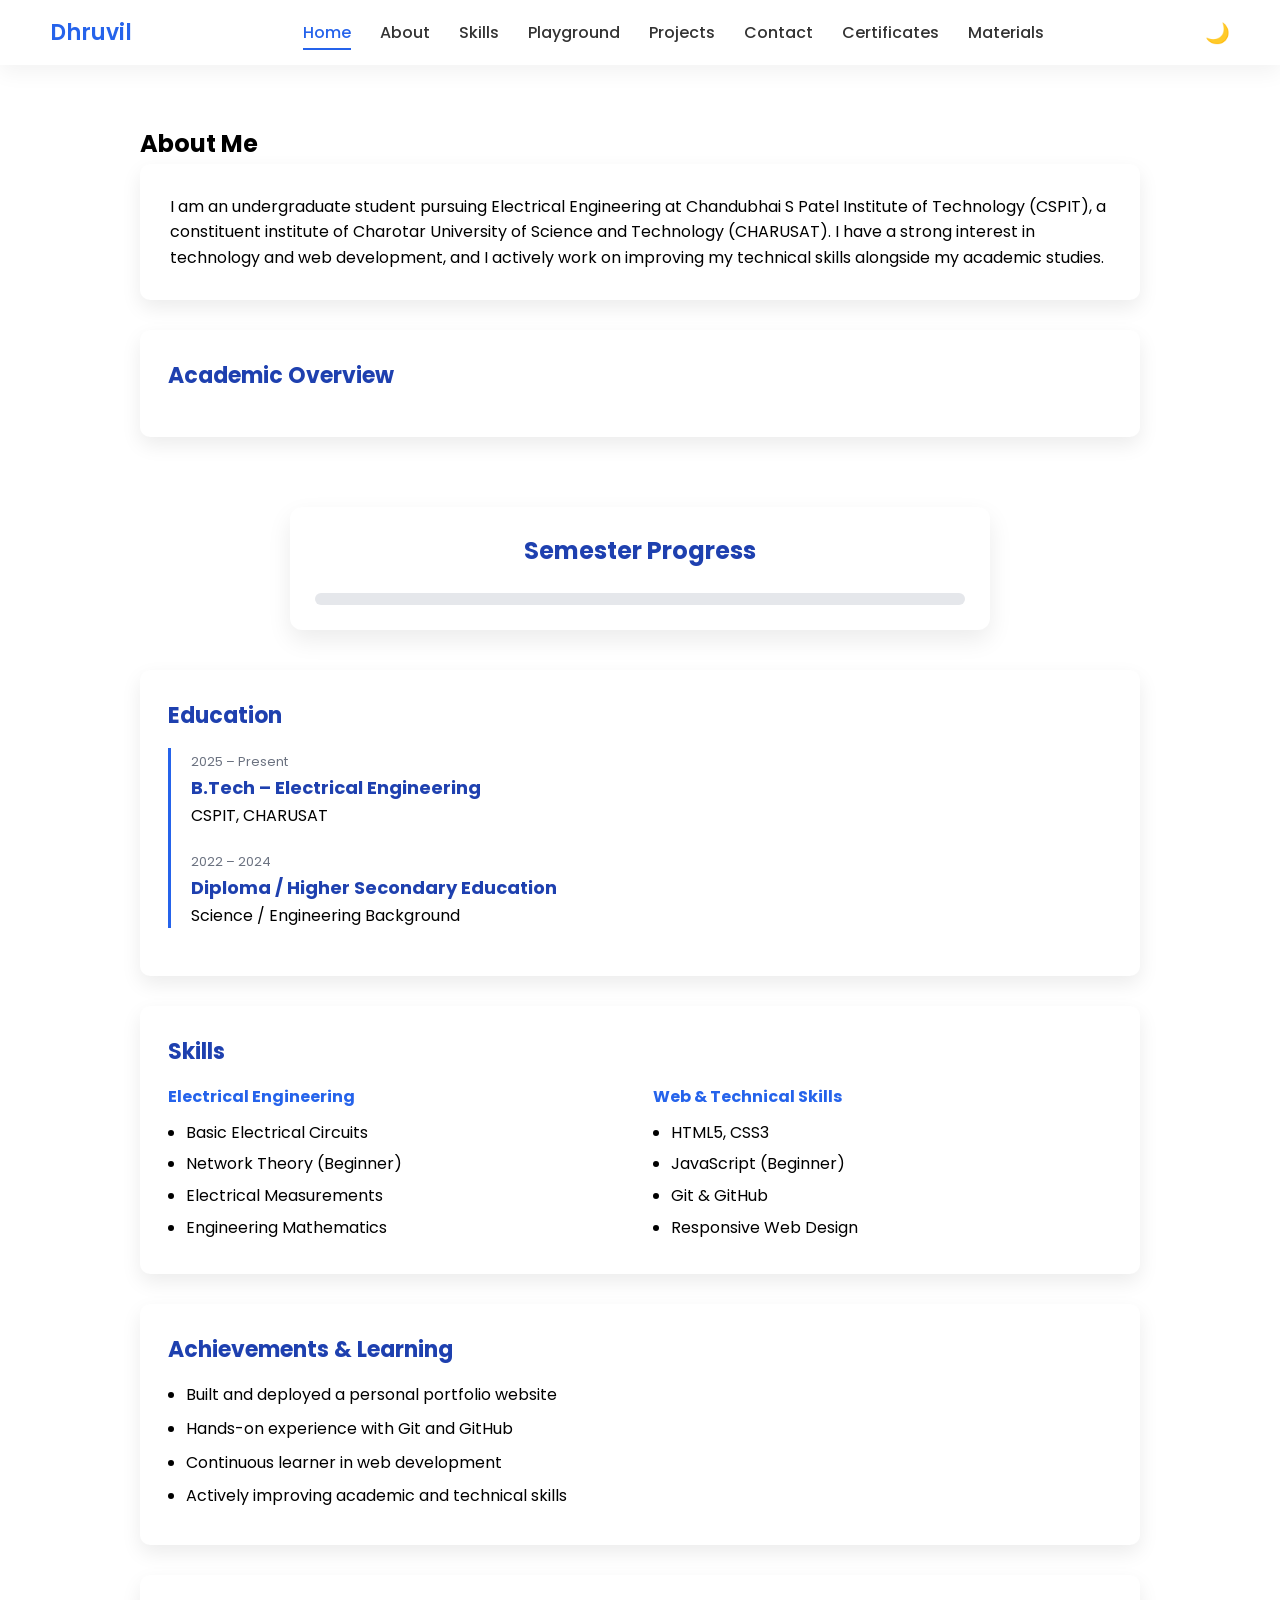
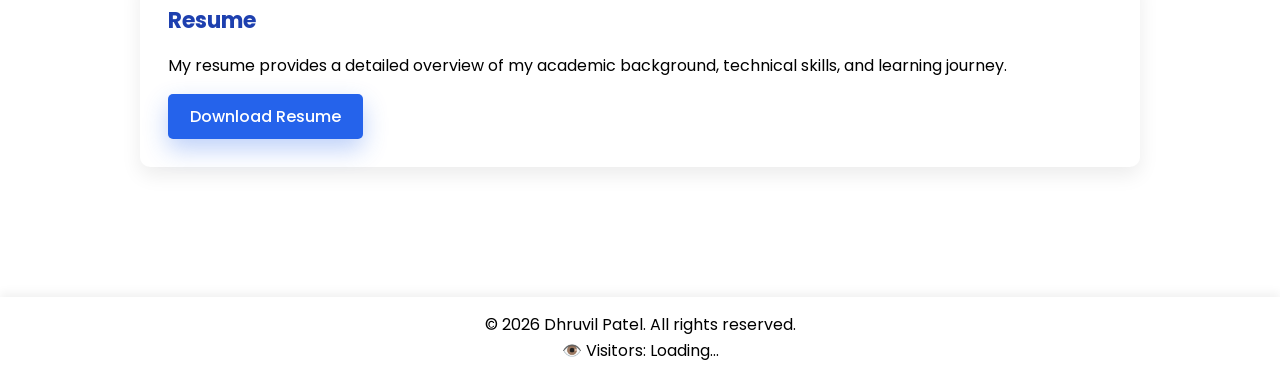
==== about.html @ 35660148 "Auto update" ====
<!DOCTYPE html>
<html lang="en">
<head>
  <meta charset="UTF-8" />
  <meta name="viewport" content="width=device-width, initial-scale=1.0" />
  <title>About | Dhruvil Patel</title>

  <link rel="stylesheet" href="css/style.css" />
</head>
<body>

<!-- ===== NAVBAR ===== -->
<header class="navbar">
  <h2 class="logo">Dhruvil</h2>
  <nav>
    <a href="index.html" class="active">Home</a>
    <a href="about.html">About</a>
    <a href="skills.html">Skills</a>
    <a href="playground.html">Playground</a>
    <a href="projects.html">Projects</a>
    <a href="contact.html">Contact</a>
    <a href="certificates.html">Certificates</a> 
    <!-- ✅ MATERIALS (GitHub Folder View) -->
    <a 
      href="https://github.com/pateldhruvil2008/college-website/tree/main/materials"
      target="_blank"
    >
      Materials
    </a>
  </nav>
  <button id="theme-toggle" class="theme-btn">🌙</button>
</header>

<!-- ===== ABOUT PAGE ===== -->
<section class="about-page">
  <div class="about-container">

    <h1>About Me</h1>

    <!-- INTRO BOX -->
    <div class="about-intro">
      <p>
        I am an undergraduate student pursuing Electrical Engineering at
        Chandubhai S Patel Institute of Technology (CSPIT),
        a constituent institute of Charotar University of Science and Technology (CHARUSAT).
        I have a strong interest in technology and web development, and I actively
        work on improving my technical skills alongside my academic studies.
      </p>
    </div>

    <!-- ACADEMIC OVERVIEW (AUTO UPDATED) -->
    <div class="about-section">
      <h2>Academic Overview</h2>
      <p id="semester-text">
        <!-- Auto-updated by semester.js -->
      </p>
    </div>
       <!-- ===== SEMESTER PROGRESS ===== -->
<div class="semester-progress-wrapper">
  <div class="semester-progress-box">
    <h2>Semester Progress</h2>

    <div class="progress-info">
      <span id="current-semester"></span>
      <span id="progress-percent"></span>
    </div>

    <div class="progress-bar">
      <div id="progress-fill"></div>
    </div>
  </div>
</div>

    <!-- EDUCATION -->
    <div class="about-section">
      <h2>Education</h2>

      <div class="timeline">
        <div class="timeline-item">
          <span>2025 – Present</span>
          <h3>B.Tech – Electrical Engineering</h3>
          <p>CSPIT, CHARUSAT</p>
        </div>

        <div class="timeline-item">
          <span>2022 – 2024</span>
          <h3>Diploma / Higher Secondary Education</h3>
          <p>Science / Engineering Background</p>
        </div>
      </div>
    </div>

    <!-- SKILLS -->
    <div class="about-section">
      <h2>Skills</h2>

      <div class="skill-groups">
        <div>
          <h4>Electrical Engineering</h4>
          <ul>
            <li>Basic Electrical Circuits</li>
            <li>Network Theory (Beginner)</li>
            <li>Electrical Measurements</li>
            <li>Engineering Mathematics</li>
          </ul>
        </div>

        <div>
          <h4>Web & Technical Skills</h4>
          <ul>
            <li>HTML5, CSS3</li>
            <li>JavaScript (Beginner)</li>
            <li>Git & GitHub</li>
            <li>Responsive Web Design</li>
          </ul>
        </div>
      </div>
    </div>

    <!-- ACHIEVEMENTS -->
    <div class="about-section">
      <h2>Achievements & Learning</h2>
      <ul class="achievements">
        <li>Built and deployed a personal portfolio website</li>
        <li>Hands-on experience with Git and GitHub</li>
        <li>Continuous learner in web development</li>
        <li>Actively improving academic and technical skills</li>
      </ul>
    </div>

    <!-- RESUME -->
    <div class="about-section resume-section">
      <h2>Resume</h2>
      <p>
        My resume provides a detailed overview of my academic background,
        technical skills, and learning journey.
      </p>
      <a href="resume.pdf" class="btn" download>Download Resume</a>
    </div>

  </div>
</section>


<!-- ===== FOOTER ===== -->
<footer>
  <p>© 2026 Dhruvil Patel. All rights reserved.</p>
  <p id="view-counter">👁️ Visitors: Loading...</p>

</footer>

<!-- ===== JS FILES ===== -->
<script src="js/darkmode.js"></script>
<script src="js/semester.js"></script>
<script src="js/progress.js"></script>
<script src="js/view-counter.js"></script>


</body>
</html>
---- css/style.css ----
/* ===== Google Font ===== */
@import url('https://fonts.googleapis.com/css2?family=Poppins:wght@300;400;500;600&display=swap');

/* ===== RESET ===== */
* {
  margin: 0;
  padding: 0;
  box-sizing: border-box;
  font-family: 'Poppins', sans-serif;
}

/* ===== GLOBAL ===== */
/* ===== GLOBAL (LIGHT MODE) ===== */
body {
  background: #ffffff;
  color: #000000; /* BLACK TEXT */
  line-height: 1.6;
  transition: background 0.3s ease, color 0.3s ease;
}


/* ===== NAVBAR ===== */
.navbar {
  position: sticky;
  top: 0;
  z-index: 1000;
  background: rgba(255, 255, 255, 0.9);
  backdrop-filter: blur(10px);
  display: flex;
  justify-content: space-between;
  align-items: center;
  padding: 15px 50px;
  box-shadow: 0 8px 20px rgba(0,0,0,0.05);
  animation: slideDown 0.8s ease;
}

.logo {
  font-size: 22px;
  font-weight: 600;
  color: #2563eb;
}

.navbar a {
  margin-left: 25px;
  text-decoration: none;
  color: #333;
  font-weight: 500;
  position: relative;
  transition: color 0.3s;
}

.navbar a::after {
  content: "";
  position: absolute;
  left: 0;
  bottom: -6px;
  width: 0;
  height: 2px;
  background: #2563eb;
  transition: width 0.3s ease;
}

.navbar a:hover::after,
.navbar a.active::after {
  width: 100%;
}

.navbar a:hover,
.navbar a.active {
  color: #2563eb;
}

/* ===== HERO SECTION ===== */
.hero {
  min-height: 90vh;
  display: flex;
  align-items: center;
  justify-content: space-between;
  padding: 80px 10%;
  animation: fadeIn 1.2s ease;
}

.hero-text {
  max-width: 550px;
}

.hero-text h1 {
  font-size: 46px;
  margin-bottom: 10px;
}

.hero-text h1 span {
  color: #2563eb;
}

.hero-text h3 {
  font-size: 22px;
  font-weight: 500;
  color: #555;
  margin-bottom: 15px;
}

.hero-text p {
  color: #666;
}

.btn {
  display: inline-block;
  margin-top: 25px;
  padding: 12px 30px;
  background: linear-gradient(135deg, #2563eb, #1e40af);
  color: white;
  border-radius: 30px;
  text-decoration: none;
  font-weight: 500;
  box-shadow: 0 10px 25px rgba(37,99,235,0.3);
  transition: transform 0.3s, box-shadow 0.3s;
}

.btn:hover {
  transform: translateY(-4px);
  box-shadow: 0 15px 30px rgba(37,99,235,0.45);
}

/* ===== HERO IMAGE ===== */
.hero-img img {
  width: 260px;
  border-radius: 50%;
  box-shadow: 0 20px 40px rgba(0,0,0,0.15);
  animation: float 3s ease-in-out infinite;
}

/* ===== PAGE SECTIONS ===== */
.page {
  padding: 80px 10%;
  animation: fadeUp 1s ease;
}

.page h1 {
  font-size: 36px;
  margin-bottom: 20px;
  color: #1e40af;
}

/* ===== SKILLS ===== */
.skills {
  list-style: none;
  display: grid;
  grid-template-columns: repeat(auto-fit, minmax(180px, 1fr));
  gap: 20px;
  margin-top: 30px;
}

.skills li {
  background: white;
  padding: 18px;
  border-radius: 12px;
  text-align: center;
  font-weight: 500;
  box-shadow: 0 10px 25px rgba(0,0,0,0.08);
  transition: transform 0.3s, box-shadow 0.3s;
}

.skills li:hover {
  transform: translateY(-6px);
  box-shadow: 0 18px 35px rgba(0,0,0,0.12);
}

/* ===== PROJECT CARDS ===== */
.project-card {
  background: white;
  padding: 25px;
  border-radius: 16px;
  margin: 20px 0;
  box-shadow: 0 15px 35px rgba(0,0,0,0.08);
  transition: transform 0.3s, box-shadow 0.3s;
}

.project-card:hover {
  transform: translateY(-8px);
  box-shadow: 0 25px 45px rgba(0,0,0,0.15);
}


/* ===== ANIMATIONS ===== */
@keyframes fadeIn {
  from { opacity: 0; }
  to { opacity: 1; }
}

@keyframes fadeUp {
  from {
    opacity: 0;
    transform: translateY(30px);
  }
  to {
    opacity: 1;
    transform: translateY(0);
  }
}

@keyframes slideDown {
  from {
    opacity: 0;
    transform: translateY(-20px);
  }
  to {
    opacity: 1;
    transform: translateY(0);
  }
}

@keyframes float {
  0% { transform: translateY(0); }
  50% { transform: translateY(-12px); }
  100% { transform: translateY(0); }
}

/* ===== RESPONSIVE ===== */
@media (max-width: 900px) {
  .hero {
    flex-direction: column;
    text-align: center;
  }

  .hero-img {
    margin-top: 40px;
  }
}
/* ===== CONTACT PAGE ===== */
.contact-page {
  text-align: center;
}


.contact-subtitle {
  color: #666;
  margin-top: 10px;
}

.contact-box {
  max-width: 520px;
  margin: 40px auto;
  display: flex;
  flex-direction: column;
  gap: 20px;
}

.contact-item {
  display: flex;
  align-items: center;
  gap: 18px;
  padding: 18px 24px;
  background: white;
  border-radius: 16px;
  text-decoration: none;
  color: #333;
  font-weight: 500;
  box-shadow: 0 12px 30px rgba(0,0,0,0.08);
  transition: transform 0.3s ease, box-shadow 0.3s ease;
}

.contact-item i {
  font-size: 22px;
}

/* Hover Animation */
.contact-item:hover {
  transform: translateY(-6px);
  box-shadow: 0 22px 45px rgba(0,0,0,0.15);
}

/* Icon Colors */
.contact-item .fa-envelope {
  color: #2563eb;
}

.contact-item .fa-phone {
  color: #16a34a;
}

.contact-item .fa-instagram {
  color: #e1306c;
}

.contact-item .fa-github {
  color: #111;
}

.contact-item .fa-linkedin {
  color: #0a66c2;
}
/* ===== PROJECTS GRID ===== */
.projects-grid {
  display: grid;
  grid-template-columns: repeat(auto-fit, minmax(260px, 1fr));
  gap: 25px;
  margin-top: 40px;
}

.project-card h3 {
  margin-bottom: 10px;
  color: #1e40af;
}

.project-card p {
  color: #555;
  font-size: 14px;
  margin-bottom: 15px;
}

.project-links {
  display: flex;
  gap: 15px;
}

.project-links a {
  text-decoration: none;
  padding: 8px 14px;
  border-radius: 20px;
  font-size: 14px;
  font-weight: 500;
  background: #2563eb;
  color: white;
  transition: transform 0.3s, box-shadow 0.3s;
}

.project-links a:last-child {
  background: #16a34a;
}

.project-links a:hover {
  transform: translateY(-3px);
  box-shadow: 0 8px 20px rgba(0,0,0,0.15);
}

/* Text colors */
body.dark a {
  color: #e5e7eb;
}

body.dark .contact-subtitle,
body.dark p {
  color: #9ca3af;
}

/* Cards */
body.dark .project-card,
body.dark .contact-item,
body.dark .skills li {
  background: #020617;
  color: #e5e7eb;
}

/* Buttons */
body.dark .btn {
  background: linear-gradient(135deg, #38bdf8, #0ea5e9);
}






/* ===== DARK MODE BUTTON ===== */
.theme-btn {
  border: none;
  background: none;
  font-size: 20px;
  cursor: pointer;
  margin-left: 15px;
}

/* ===== ABOUT PAGE ===== */
.about-page {
  padding: 60px 8%;
}

.about-container {
  max-width: 1000px;
  margin: auto;
}

/* ===== INTRO BOX ===== */
.about-intro {
  background: #ffffff;
  padding: 30px;
  border-radius: 10px;
  margin-bottom: 30px;
  box-shadow: 0 8px 20px rgba(0,0,0,0.08);
  font-size: 16px;
}

/* ===== SECTION BOX ===== */
.about-section {
  background: #ffffff;
  padding: 28px;
  border-radius: 10px;
  margin-bottom: 30px;
  box-shadow: 0 8px 20px rgba(0,0,0,0.08);
}

.about-section h2 {
  color: #1e40af;
  margin-bottom: 15px;
  font-size: 22px;
}

/* ===== TIMELINE ===== */
.timeline {
  border-left: 3px solid #2563eb;
  padding-left: 20px;
}

.timeline-item {
  margin-bottom: 20px;
}

.timeline-item span {
  font-size: 13px;
  color: #6b7280;
}

.timeline-item h3 {
  font-size: 18px;
  color: #1e40af;
}

/* ===== SKILLS ===== */
.skill-groups {
  display: grid;
  grid-template-columns: repeat(auto-fit, minmax(250px, 1fr));
  gap: 25px;
}

.skill-groups h4 {
  color: #2563eb;
  margin-bottom: 10px;
}

.skill-groups ul {
  padding-left: 18px;
}

.skill-groups li {
  margin-bottom: 6px;
}

/* ===== ACHIEVEMENTS ===== */
.achievements {
  padding-left: 18px;
}

.achievements li {
  margin-bottom: 8px;
}

/* ===== RESUME BUTTON ===== */
.btn {
  display: inline-block;
  margin-top: 15px;
  padding: 10px 22px;
  background: #2563eb;
  color: #ffffff;
  text-decoration: none;
  border-radius: 5px;
  font-weight: 500;
}

.btn:hover {
  background: #1e40af;
}

/* ===== FOOTER ===== */
footer {
  background: #ffffff;
  text-align: center;
  padding: 15px;
  margin-top: 40px;
  box-shadow: 0 -4px 10px rgba(0,0,0,0.06);
}




body.dark .about-intro,
body.dark .about-section {
  background: #020617;
}

body.dark h2,
body.dark h3 {
  color: #93c5fd;
}

body.dark .btn {
  background: #38bdf8;
  color: #020617;
}

body.dark .timeline {
  border-color: #93c5fd;
}
/* ===== SEMESTER PROGRESS (INDEX + ABOUT) ===== */
.semester-progress-wrapper {
  padding: 40px 8%;
}

.semester-progress-box {
  max-width: 700px;
  margin: auto;
  background: #ffffff;
  padding: 25px;
  border-radius: 12px;
  box-shadow: 0 10px 25px rgba(0,0,0,0.08);
}

.semester-progress-box h2 {
  color: #1e40af;
  margin-bottom: 15px;
  text-align: center;
}

.progress-info {
  display: flex;
  justify-content: space-between;
  font-weight: 500;
  margin-bottom: 8px;
}

.progress-bar {
  height: 12px;
  background: #e5e7eb;
  border-radius: 10px;
  overflow: hidden;
}

#progress-fill {
  height: 100%;
  width: 0%;
  background: linear-gradient(90deg, #2563eb, #38bdf8);
  transition: width 0.8s ease;
}

/* Dark mode support */
body.dark .semester-progress-box {
  background: #020617;
}

body.dark .progress-bar {
  background: #1e293b;
}




/* ===== MATERIALS PAGE ===== */
.materials {
  padding: 60px 8%;
}

.materials h1 {
  font-size: 36px;
  color: #1e40af;
}

.materials .subtitle {
  color: #64748b;
  margin-bottom: 30px;
}

.material-box {
  background: #ffffff;
  padding: 25px;
  margin-bottom: 30px;
  border-radius: 14px;
  box-shadow: 0 10px 25px rgba(0,0,0,0.08);
}

.material-box h2 {
  color: #2563eb;
  margin-bottom: 15px;
}

.material-box ul {
  list-style: none;
  padding: 0;
}

.material-box li {
  padding: 10px 0;
}

.material-box a {
  text-decoration: none;
  color: #1f2937;
}

.material-box a:hover {
  color: #2563eb;
}

/* Dark mode */
body.dark .material-box {
  background: #020617;
}

body.dark .material-box a {
  color: #e5e7eb;
}
/* ===== MATERIALS CTA (INDEX) ===== */
.materials-home {
  padding: 60px 8%;
}

.materials-box {
  max-width: 900px;
  margin: auto;
  background: #ffffff;
  padding: 35px;
  border-radius: 14px;
  box-shadow: 0 12px 30px rgba(0,0,0,0.1);
  text-align: center;
}

.materials-box h2 {
  color: #1e40af;
  margin-bottom: 12px;
}

.materials-box p {
  color: #4b5563;
  margin-bottom: 20px;
}

/* Dark mode */
body.dark .materials-box {
  background: #020617;
}

body.dark .materials-box p {
  color: #cbd5f5;
}
/* =========================
   MOBILE RESPONSIVE FIX
   ========================= */
@media (max-width: 768px) {

  /* Navbar */
  .navbar {
    flex-direction: column;
    align-items: flex-start;
    gap: 10px;
  }

  .navbar nav {
    display: flex;
    flex-wrap: wrap;
    gap: 10px;
  }

  .navbar nav a {
    margin: 0;
    font-size: 14px;
  }

  /* Hero */
  .hero {
    grid-template-columns: 1fr;
    text-align: center;
    padding: 60px 6%;
  }

  .hero-text h1 {
    font-size: 32px;
  }

  .hero-text h3 {
    font-size: 18px;
  }

  .hero-img img {
    max-width: 220px;
    margin: auto;
  }

  
  /* Buttons */
  .btn {
    padding: 10px 18px;
    font-size: 14px;
  }

  /* Footer */
  footer {
    font-size: 14px;
  }
}
/* ===== CONTACT FORM ===== */
.contact-form {
  max-width: 520px;
  margin: 40px auto;
  display: flex;
  flex-direction: column;
  gap: 15px;
}

.contact-form input,
.contact-form textarea {
  padding: 14px;
  border-radius: 10px;
  border: 1px solid #cbd5e1;
  font-size: 14px;
}

.contact-form textarea {
  min-height: 120px;
  resize: none;
}

/* Copy button */
.copy-btn {
  margin-left: auto;
  padding: 6px 12px;
  border: none;
  border-radius: 8px;
  background: #2563eb;
  color: white;
  cursor: pointer;
  font-size: 13px;
}

/* Toast message */
#toast {
  position: fixed;
  bottom: 30px;
  right: 30px;
  background: #16a34a;
  color: white;
  padding: 12px 18px;
  border-radius: 10px;
  opacity: 0;
  pointer-events: none;
  transform: translateY(20px);
  transition: opacity 0.4s, transform 0.4s;
}

#toast.show {
  opacity: 1;
  transform: translateY(0);
}

/* Dark mode */
body.dark .contact-form input,
body.dark .contact-form textarea {
  background: #020617;
  color: #e5e7eb;
  border-color: #1e293b;
}
/* WhatsApp info line above contact form */
.whatsapp-info {
  max-width: 520px;
  margin: 35px auto 15px;
  text-align: center;
  font-size: 14px;
  color: #475569;
}

/* Dark mode */
body.dark .whatsapp-info {
  color: #94a3b8;
}
/* =========================
   FINAL DARK MODE (GLOBAL)
   ========================= */


/* Navbar + footer */
body.dark .navbar,
body.dark footer {
  background: #020617;
}

/* Cards / boxes */
body.dark .project-card,
body.dark .skills li,
body.dark .contact-item,
body.dark .semester-progress-box,
body.dark .materials-box,
body.dark .about-intro,
body.dark .about-section {
  background: #020617;
  color: #ffffff;
}

/* Links */
body.dark a {
  color: #ffffff;
}
body.dark {
  background: #000000;
  color: #ffffff;
}

/* =========================
   PLAYGROUND PAGE – FINAL UI
   ========================= */

.playground {
  padding: 60px 6%;
  background: linear-gradient(180deg, #f8fafc, #ffffff);
}

.playground h1 {
  font-size: 38px;
  color: #1e293b;
  margin-bottom: 6px;
}

.playground .subtitle {
  color: #64748b;
  margin-bottom: 35px;
  font-size: 15px;
}

/* ===== MAIN LAYOUT ===== */
.editor-container {
  display: grid;
  grid-template-columns: 1fr 1fr;
  gap: 30px;
  align-items: stretch;
}

/* ===== LEFT: CODE EDITORS ===== */
.editors {
  background: #ffffff;
  padding: 22px;
  border-radius: 16px;
  box-shadow: 0 20px 40px rgba(0,0,0,0.08);
  display: flex;
  flex-direction: column;
  gap: 14px;
}

/* Code textareas */
.editors textarea {
  width: 100%;
  min-height: 130px;
  resize: vertical;
  padding: 14px;
  font-family: "Fira Code", monospace;
  font-size: 14px;
  border-radius: 12px;
  border: 1px solid #e2e8f0;
  background: #0f172a;
  color: #e5e7eb;
  outline: none;
  transition: border 0.2s ease, box-shadow 0.2s ease;
}

.editors textarea::placeholder {
  color: #94a3b8;
}

.editors textarea:focus {
  border-color: #38bdf8;
  box-shadow: 0 0 0 3px rgba(56,189,248,0.25);
}

/* Run button */
.editors .btn {
  margin-top: 10px;
  align-self: flex-start;
  padding: 12px 30px;
  font-size: 15px;
  border-radius: 30px;
  background: linear-gradient(135deg, #2563eb, #38bdf8);
  color: #ffffff;
  font-weight: 500;
  box-shadow: 0 10px 25px rgba(37,99,235,0.35);
  transition: transform 0.3s ease, box-shadow 0.3s ease;
}

.editors .btn:hover {
  transform: translateY(-3px);
  box-shadow: 0 15px 35px rgba(37,99,235,0.5);
}

/* ===== RIGHT: OUTPUT PANEL ===== */
.output {
  background: #ffffff;
  padding: 18px;
  border-radius: 16px;
  box-shadow: 0 20px 40px rgba(0,0,0,0.08);
  position: relative;
}

/* Output label */
.output::before {
  content: "Live Output";
  position: absolute;
  top: -12px;
  left: 20px;
  background: #2563eb;
  color: #ffffff;
  padding: 4px 14px;
  font-size: 12px;
  border-radius: 20px;
  letter-spacing: 0.3px;
}

.output iframe {
  width: 100%;
  height: 100%;
  min-height: 420px;
  border: none;
  border-radius: 12px;
  background: #ffffff;
}

/* =========================
   DARK MODE – PLAYGROUND
   ========================= */

body.dark .playground {
  background: #020617;
}

body.dark .playground h1 {
  color: #e5e7eb;
}

body.dark .subtitle {
  color: #94a3b8;
}

body.dark .editors,
body.dark .output {
  background: #020617;
  box-shadow: 0 20px 40px rgba(0,0,0,0.6);
}

body.dark .output::before {
  background: #38bdf8;
  color: #020617;
}

/* =========================
   RESPONSIVE
   ========================= */

@media (max-width: 900px) {
  .editor-container {
    grid-template-columns: 1fr;
  }

  .output iframe {
    min-height: 300px;
  }
}
/* =========================
   SCROLL ANIMATIONS
   ========================= */

.reveal {
  opacity: 0;
  transform: translateY(40px);
  transition: all 0.8s ease;
}

.reveal.active {
  opacity: 1;
  transform: translateY(0);
}

/* Left animation */
.reveal-left {
  opacity: 0;
  transform: translateX(-60px);
  transition: all 0.8s ease;
}

.reveal-left.active {
  opacity: 1;
  transform: translateX(0);
}

/* Right animation */
.reveal-right {
  opacity: 0;
  transform: translateX(60px);
  transition: all 0.8s ease;
}

.reveal-right.active {
  opacity: 1;
  transform: translateX(0);
}
/* ===== WELCOME TOAST ===== */
.welcome-toast {
  position: fixed;
  bottom: 30px;
  left: 50%;
  transform: translateX(-50%) translateY(20px);
  background: #2563eb;
  color: #ffffff;
  padding: 14px 26px;
  border-radius: 30px;
  font-size: 15px;
  font-weight: 500;
  box-shadow: 0 15px 35px rgba(0,0,0,0.25);
  opacity: 0;
  pointer-events: none;
  transition: opacity 0.4s ease, transform 0.4s ease;
  z-index: 9999;
}

.welcome-toast.show {
  opacity: 1;
  transform: translateX(-50%) translateY(0);
}

/* Dark mode support */
body.dark .welcome-toast {
  background: #38bdf8;
  color: #020617;
}


/* FORCE TEXT VISIBILITY */
.video-hero .hero-text h1,
.video-hero .hero-text h3,
.video-hero .hero-text p {
  color: #ffffff;
}

.video-hero .hero-text h1 {
  font-size: 48px;
  font-weight: 600;
}

.video-hero .hero-text h1 span {
  color: #60a5fa;
}

.video-hero .hero-text h3 {
  font-size: 22px;
  opacity: 0.9;
}

.video-hero .hero-text p {
  opacity: 0.85;
  max-width: 520px;
}

/* Button */
.video-hero .btn {
  background: linear-gradient(135deg, #3b82f6, #2563eb);
  color: #ffffff;
}

/* Dark mode overlay */
body.dark .video-overlay {
  background: linear-gradient(
    to right,
    rgba(0,0,0,0.85),
    rgba(0,0,0,0.7)
  );
}

/* =========================
   MOBILE (VIDEO ENABLED)
   ========================= */
@media (max-width: 768px) {

  /* Keep video ON but lighter */
  .bg-video {
    display: block;
    opacity: 0.25;          /* lighter for mobile */
    filter: blur(1px);     /* soft background */
  }

  /* Stronger overlay for readability */
  .video-overlay {
    background: rgba(2,6,23,0.8);
  }

  .hero-content {
    flex-direction: column;
    text-align: center;
    padding: 60px 6%;
  }

  .video-hero .hero-text h1 {
    font-size: 34px;
  }

  .video-hero .hero-text h3 {
    font-size: 18px;
  }

  .video-hero .hero-text p {
    font-size: 14px;
  }
}
/* =========================
   HERO BACKGROUND VIDEO – FINAL
   MOBILE + DARK MODE SUPPORTED
   ========================= */

.video-hero {
  position: relative;
  min-height: 100vh;
  overflow: hidden;
}

/* Background video */
.bg-video {
  position: absolute;
  inset: 0;
  width: 100%;
  height: 100%;
  object-fit: cover;
  opacity: 0.3;
  z-index: 0;
}

/* Overlay for readability */
.video-overlay {
  position: absolute;
  inset: 0;
  background: linear-gradient(
    to bottom,
    rgba(2,6,23,0.75),
    rgba(2,6,23,0.85)
  );
  z-index: 1;
}

/* Content */
.hero-content {
  position: relative;
  z-index: 2;
  display: flex;
  align-items: center;
  justify-content: space-between;
  padding: 80px 10%;
}

/* Force white text */
.video-hero .hero-text h1,
.video-hero .hero-text h3,
.video-hero .hero-text p {
  color: #ffffff;
}

.video-hero .hero-text h1 span {
  color: #60a5fa;
}

/* Button */
.video-hero .btn {
  background: linear-gradient(135deg, #3b82f6, #2563eb);
}

/* Dark mode */
body.dark .video-overlay {
  background: linear-gradient(
    to bottom,
    rgba(0,0,0,0.8),
    rgba(0,0,0,0.9)
  );
}

/* =========================
   MOBILE OPTIMIZATION
   ========================= */
@media (max-width: 768px) {

  .bg-video {
    display: block;          /* VIDEO ON */
    opacity: 0.2;
    filter: blur(1.5px);
  }

  .hero-content {
    flex-direction: column;
    text-align: center;
    padding: 60px 6%;
    gap: 30px;
  }

  .video-hero .hero-text h1 {
    font-size: 32px;
  }

  .video-hero .hero-text h3 {
    font-size: 18px;
  }

  .video-hero .hero-text p {
    font-size: 14px;
  }
}
.card{
    border:1px solid #ddd;
    padding:15px;
    margin:20px;
    border-radius:10px;
}

.card img{
    max-width:100%;
}
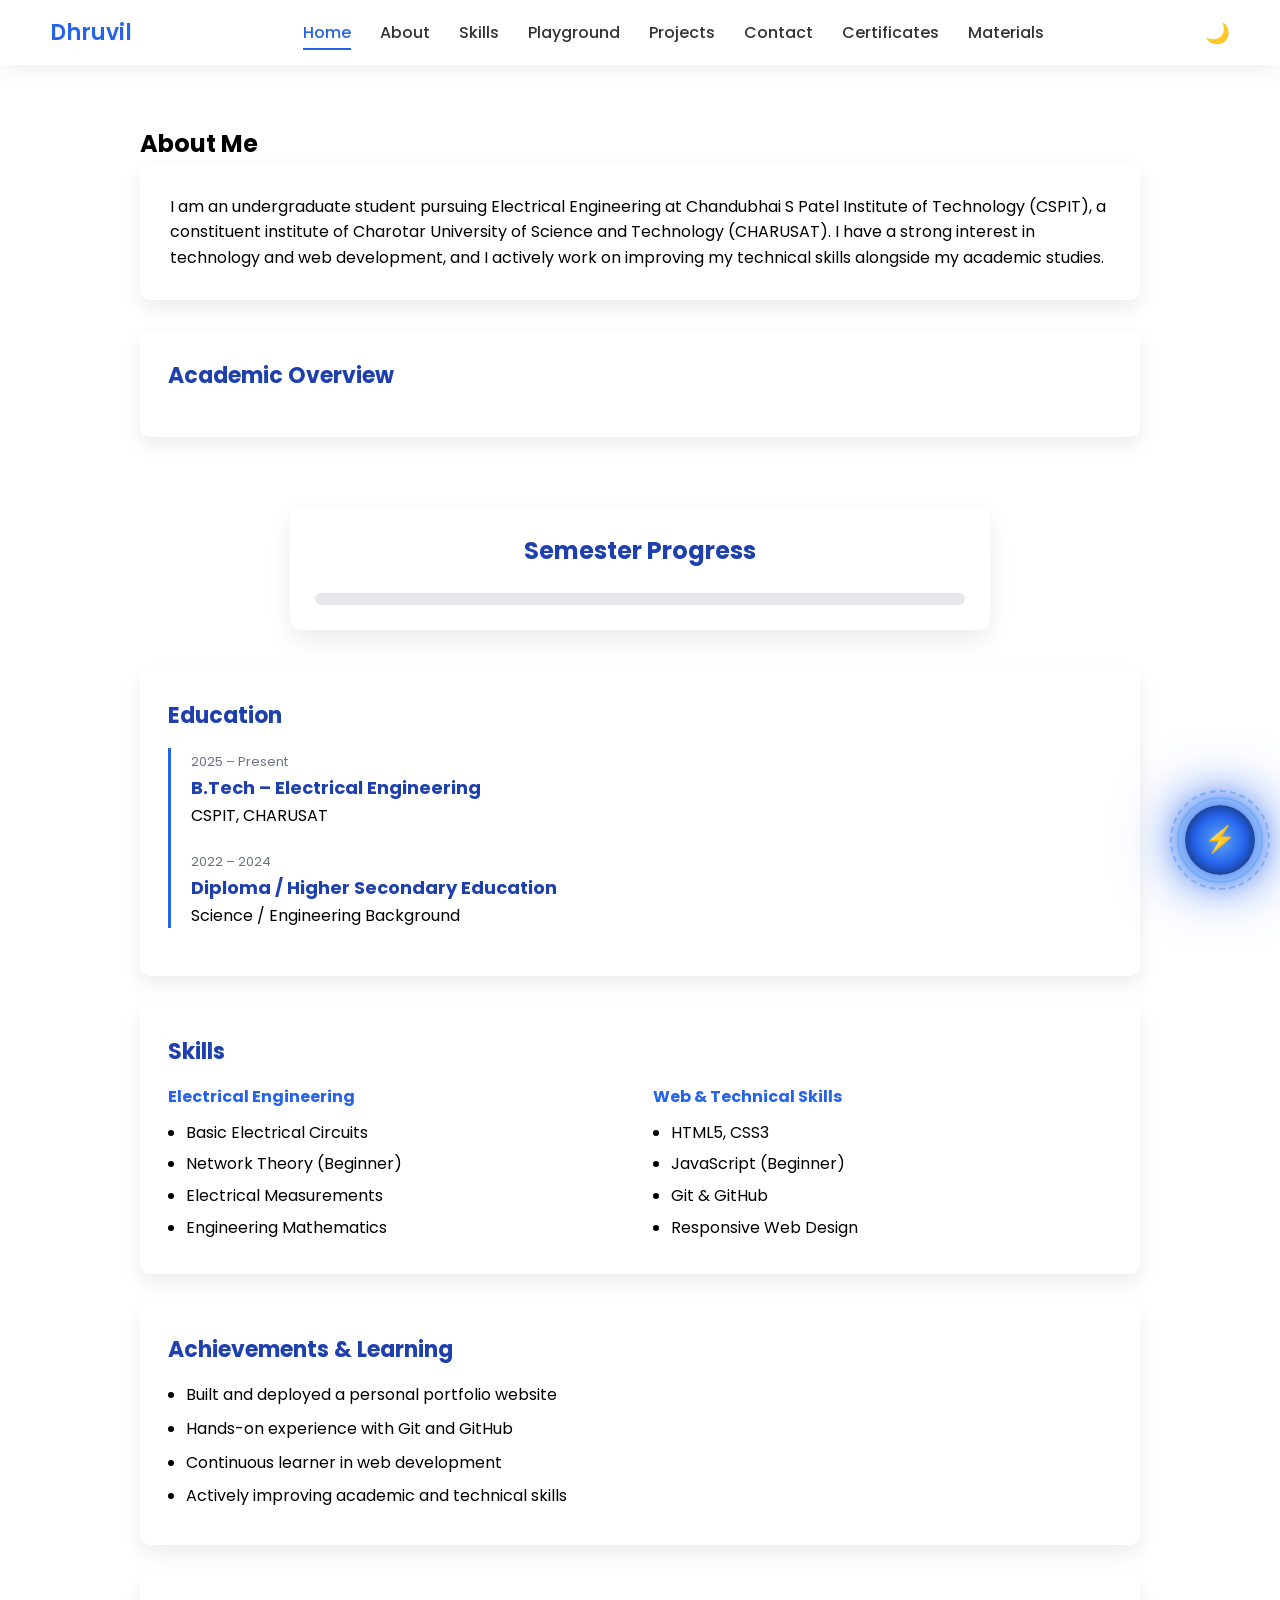
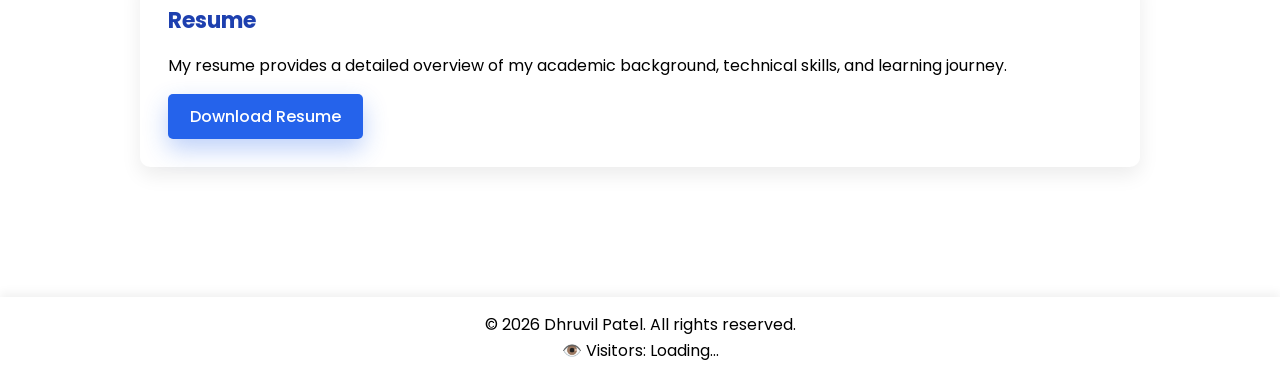
==== commit 49199585: "Auto update" ====
--- a/about.html
+++ b/about.html
@@ -8,7 +8,6 @@
   <link rel="stylesheet" href="css/style.css" />
 </head>
 <body>
-
 <!-- ===== NAVBAR ===== -->
 <header class="navbar">
   <h2 class="logo">Dhruvil</h2>
@@ -20,6 +19,7 @@
     <a href="projects.html">Projects</a>
     <a href="contact.html">Contact</a>
     <a href="certificates.html">Certificates</a> 
+    
     <!-- ✅ MATERIALS (GitHub Folder View) -->
     <a 
       href="https://github.com/pateldhruvil2008/college-website/tree/main/materials"
@@ -148,7 +148,44 @@
   <p id="view-counter">👁️ Visitors: Loading...</p>
 
 </footer>
+<!-- Chatbot Button -->
+<div id="chat-btn">
+  <div class="ai-orb">
+    <span class="orb-icon">⚡</span>
+  </div>
+  <span class="chat-tooltip">Ask Dhruvil AI</span>
+</div>
 
+<!-- Chatbot Box -->
+<div id="chat-box">
+  <div class="chat-header">
+
+  <span>Dhruvil AI ⚡</span>
+
+  <button onclick="clearChat()" class="clear-chat-btn">
+    🗑
+  </button>
+
+</div>
+
+  <div id="chat-messages">
+    <div class="bot-msg">
+      Hello! Choose an option 👇
+    </div>
+
+    <button onclick="askQuestion('about')">About Me</button>
+    <button onclick="askQuestion('skills')">Skills</button>
+    <button onclick="askQuestion('projects')">Projects</button>
+    <button onclick="askQuestion('contact')">Contact</button>
+  </div>
+
+  <div class="chat-input">
+    <input type="text" id="userInput" placeholder="Ask a question...">
+    <button onclick="sendMessage()">Send</button>
+  </div>
+</div>
+<!-- ===== JS ===== -->
+ <script src="js/script.js"></script>
 <!-- ===== JS FILES ===== -->
 <script src="js/darkmode.js"></script>
 <script src="js/semester.js"></script>
--- a/css/style.css
+++ b/css/style.css
@@ -1202,13 +1202,645 @@
     font-size: 14px;
   }
 }
-.card{
-    border:1px solid #ddd;
-    padding:15px;
-    margin:20px;
-    border-radius:10px;
-}
-
-.card img{
-    max-width:100%;
+/* ==========================
+   CERTIFICATES PAGE
+========================== */
+
+* {
+    margin: 0;
+    padding: 0;
+    box-sizing: border-box;
+}
+
+.certificates-section {
+    width: 90%;
+    max-width: 1300px;
+    margin: auto;
+    padding: 60px 0;
+}
+
+.certificates-title {
+    text-align: center;
+    font-size: 3rem;
+    margin-bottom: 10px;
+}
+
+.certificates-subtitle {
+    text-align: center;
+    color: #cbd5e1;
+    margin-bottom: 50px;
+}
+
+/* ===== Stats ===== */
+
+.stats {
+    display: flex;
+    justify-content: center;
+    gap: 20px;
+    margin-bottom: 50px;
+    flex-wrap: wrap;
+}
+
+.stat-box {
+    background: rgba(255,255,255,0.08);
+    backdrop-filter: blur(10px);
+    -webkit-backdrop-filter: blur(10px);
+
+    border: 1px solid rgba(255,255,255,0.15);
+
+    padding: 25px;
+    border-radius: 18px;
+    min-width: 220px;
+    text-align: center;
+
+    transition: 0.3s ease;
+}
+
+.stat-box:hover {
+    transform: translateY(-5px);
+}
+
+.stat-box h3 {
+    font-size: 2rem;
+    color: #38bdf8;
+}
+
+.stat-box p {
+    margin-top: 10px;
+    color: #e2e8f0;
+}
+
+/* ===== Certificate Grid ===== */
+
+#certificate-container {
+    display: grid;
+    grid-template-columns: repeat(auto-fit, minmax(340px, 1fr));
+    gap: 25px;
+    margin-top: 30px;
+}
+
+/* ===== Certificate Card ===== */
+
+.card {
+    background: #ffffff;
+    border: 1px solid #e5e7eb;
+    border-radius: 18px;
+    overflow: hidden;
+
+    transition: all 0.3s ease;
+
+    box-shadow: 0 4px 15px rgba(0, 0, 0, 0.08);
+}
+
+.card:hover {
+    transform: translateY(-8px);
+    box-shadow: 0 12px 30px rgba(0, 0, 0, 0.15);
+}
+
+.card img {
+    width: 100%;
+    height: 220px;
+    object-fit: cover;
+    display: block;
+}
+
+/* ===== Content ===== */
+
+.card-content {
+    padding: 20px;
+}
+
+.card h2 {
+    font-size: 1.4rem;
+    color: #111827;
+    margin-bottom: 12px;
+}
+
+.issuer {
+    color: #2563eb;
+    font-weight: 600;
+    margin-bottom: 5px;
+}
+
+.date {
+    color: #6b7280;
+    font-size: 0.95rem;
+    margin-bottom: 12px;
+}
+
+.description {
+    color: #374151;
+    line-height: 1.7;
+    font-size: 0.95rem;
+}
+
+/* ===== Button ===== */
+
+.view-btn {
+    display: inline-block;
+    margin-top: 18px;
+
+    background: #2563eb;
+    color: white;
+
+    padding: 10px 18px;
+
+    border-radius: 8px;
+
+    text-decoration: none;
+    font-weight: 500;
+
+    transition: 0.3s;
+}
+
+.view-btn:hover {
+    background: #1d4ed8;
+}
+
+/* ===== Mobile ===== */
+
+@media (max-width: 768px) {
+
+    .certificates-title {
+        font-size: 2rem;
+    }
+
+    .certificates-subtitle {
+        font-size: 0.95rem;
+    }
+
+    .stat-box {
+        width: 100%;
+    }
+
+    #certificate-container {
+        grid-template-columns: 1fr;
+    }
+
+    .card img {
+        height: 200px;
+    }
+}
+.story-btn{
+    display: inline-block;
+    margin-top: 10px;
+    margin-left: 8px;
+
+    background: #10b981;
+    color: white;
+
+    border: none;
+    border-radius: 8px;
+
+    padding: 10px 18px;
+    cursor: pointer;
+
+    transition: .3s;
+}
+
+.story-btn:hover{
+    background: #059669;
+}
+.story-modal{
+    display:none;
+
+    position:fixed;
+    top:0;
+    left:0;
+
+    width:100%;
+    height:100%;
+
+    background:rgba(0,0,0,.7);
+
+    justify-content:center;
+    align-items:center;
+
+    z-index:9999;
+}
+
+.story-content{
+    background:white;
+    color:black;
+
+    max-width:600px;
+    width:90%;
+
+    padding:30px;
+
+    border-radius:15px;
+}
+
+.close-story{
+    float:right;
+    font-size:30px;
+    cursor:pointer;
+}
+.story-content h3{
+    color:#2563eb;
+    margin-top:15px;
+    margin-bottom:5px;
+}
+
+.story-content p{
+    line-height:1.7;
+    color:#374151;
+}
+
+/* =========================
+   AI ORB CHAT BUTTON
+   ========================= */
+
+#chat-btn{
+  position:fixed;
+  bottom:25px;
+  right:25px;
+  width:70px;
+  height:70px;
+  z-index:9999;
+  cursor:pointer;
+}
+
+/* Main Orb */
+.ai-orb{
+  width:70px;
+  height:70px;
+  border-radius:50%;
+
+  background: radial-gradient(
+    circle at center,
+    #60a5fa,
+    #2563eb,
+    #0f172a
+  );
+
+  box-shadow:
+    0 0 20px #60a5fa,
+    0 0 40px #2563eb,
+    0 0 70px #2563eb;
+
+  animation:
+    orbPulse 2s infinite ease-in-out,
+    orbFloat 4s infinite ease-in-out;
+
+  position:relative;
+}
+
+/* Rotating Ring */
+.ai-orb::before{
+  content:'';
+
+  position:absolute;
+  inset:-8px;
+
+  border:2px solid rgba(96,165,250,.6);
+  border-radius:50%;
+
+  animation:ringRotate 6s linear infinite;
+}
+
+/* Second Ring */
+.ai-orb::after{
+  content:'';
+
+  position:absolute;
+  inset:-15px;
+
+  border:2px dashed rgba(59,130,246,.4);
+  border-radius:50%;
+
+  animation:ringRotateReverse 10s linear infinite;
+}
+
+/* Tooltip */
+.chat-tooltip{
+  position:absolute;
+  right:85px;
+  top:50%;
+
+  transform:translateY(-50%);
+
+  background:#111827;
+  color:white;
+
+  padding:8px 12px;
+  border-radius:10px;
+
+  white-space:nowrap;
+
+  opacity:0;
+  pointer-events:none;
+
+  transition:.3s;
+}
+
+#chat-btn:hover .chat-tooltip{
+  opacity:1;
+}
+
+/* Animations */
+
+@keyframes orbPulse{
+  50%{
+    transform:scale(1.08);
+  }
+}
+
+@keyframes orbFloat{
+  50%{
+    transform:translateY(-10px);
+  }
+}
+
+@keyframes ringRotate{
+  from{
+    transform:rotate(0deg);
+  }
+  to{
+    transform:rotate(360deg);
+  }
+}
+
+@keyframes ringRotateReverse{
+  from{
+    transform:rotate(360deg);
+  }
+  to{
+    transform:rotate(0deg);
+  }
+}
+.orb-icon{
+  position:absolute;
+  top:50%;
+  left:50%;
+  transform:translate(-50%,-50%);
+  font-size:26px;
+  color:white;
+}
+.ai-orb.clicked{
+  animation: burst .5s ease;
+}
+
+@keyframes burst{
+  0%{
+    transform: scale(1);
+  }
+
+  50%{
+    transform: scale(1.25);
+  }
+
+  100%{
+    transform: scale(1);
+  }
+}
+/* =========================
+   CHATBOT BOX
+   ========================= */
+
+#chat-box{
+  position: fixed;
+  bottom: 110px;
+  right: 25px;
+
+  width: 340px;
+  height: 460px;
+
+  background: rgba(15,23,42,0.95);
+  backdrop-filter: blur(15px);
+
+  border: 1px solid rgba(96,165,250,.3);
+  border-radius: 20px;
+
+  display: none;
+  flex-direction: column;
+
+  overflow: hidden;
+
+  z-index: 10000;
+
+  box-shadow:
+    0 0 20px rgba(96,165,250,.3),
+    0 0 50px rgba(37,99,235,.2);
+}
+
+/* Header */
+
+.chat-header{
+  padding: 15px;
+
+  background: linear-gradient(
+    135deg,
+    #2563eb,
+    #60a5fa
+  );
+
+  color: white;
+  font-weight: 600;
+  text-align: center;
+}
+
+/* Messages Area */
+
+#chat-messages{
+  flex: 1;
+  padding: 15px;
+  overflow-y: auto;
+}
+
+/* Bot Message */
+
+.bot-msg{
+  background: rgba(255,255,255,.08);
+
+  color: white;
+
+  padding: 10px 12px;
+
+  border-radius: 12px;
+
+  margin-bottom: 10px;
+}
+
+/* Buttons */
+
+#chat-messages button{
+  width: 100%;
+
+  margin-top: 8px;
+
+  padding: 10px;
+
+  border: none;
+  border-radius: 10px;
+
+  background: #2563eb;
+  color: white;
+
+  cursor: pointer;
+
+  transition: .3s;
+}
+
+#chat-messages button:hover{
+  background: #3b82f6;
+}
+
+/* Input Area */
+
+.chat-input{
+  display: flex;
+
+  border-top: 1px solid rgba(255,255,255,.1);
+}
+
+.chat-input input{
+  flex: 1;
+
+  padding: 12px;
+
+  border: none;
+  outline: none;
+
+  background: transparent;
+
+  color: white;
+}
+
+.chat-input input::placeholder{
+  color: #94a3b8;
+}
+
+.chat-input button{
+  border: none;
+
+  padding: 12px 16px;
+
+  background: #2563eb;
+  color: white;
+
+  cursor: pointer;
+}
+/* =========================
+   MOBILE CHATBOT FINAL FIX
+   ========================= */
+
+@media (max-width: 768px) {
+
+  /* Floating Orb */
+  #chat-btn{
+    position: fixed !important;
+    bottom: 20px !important;
+    right: 20px !important;
+
+    width: 60px;
+    height: 60px;
+
+    z-index: 100000 !important;
+  }
+
+  .ai-orb{
+    width: 60px;
+    height: 60px;
+  }
+
+  .orb-icon{
+    font-size: 22px;
+  }
+
+  .chat-tooltip{
+    display: none;
+  }
+
+  /* Chat Window */
+  #chat-box{
+    position: fixed !important;
+
+    left: 10px !important;
+    right: 10px !important;
+    bottom: 90px !important;
+
+    width: auto !important;
+    height: 70vh !important;
+
+    display: none;
+    flex-direction: column;
+
+    z-index: 99999 !important;
+
+    border-radius: 20px;
+
+    overflow: hidden;
+  }
+
+  .chat-header{
+    position: relative;
+    font-size: 16px;
+    padding: 14px;
+  }
+
+  #chat-messages{
+    padding: 12px;
+  }
+
+  .bot-msg{
+    font-size: 14px;
+  }
+
+  #chat-messages button{
+    width: 100%;
+    padding: 12px;
+    margin-top: 8px;
+    font-size: 14px;
+  }
+
+  .chat-input{
+    display: flex;
+  }
+
+  .chat-input input{
+    font-size: 16px;
+    padding: 12px;
+  }
+
+  .chat-input button{
+    padding: 12px 16px;
+    font-size: 14px;
+  }
+
+}
+
+/* Extra Small Phones */
+
+@media (max-width: 480px){
+
+  #chat-box{
+    left: 5px !important;
+    right: 5px !important;
+
+    width: auto !important;
+    height: 75vh !important;
+
+    bottom: 80px !important;
+
+    border-radius: 16px;
+  }
+
+}
+.clear-chat-btn{
+  position: absolute;
+  right: 10px;
+  top: 10px;
+
+  border: none;
+  background: transparent;
+
+  color: white;
+  font-size: 18px;
+
+  cursor: pointer;
+}
+
+.clear-chat-btn:hover{
+  transform: scale(1.1);
 }
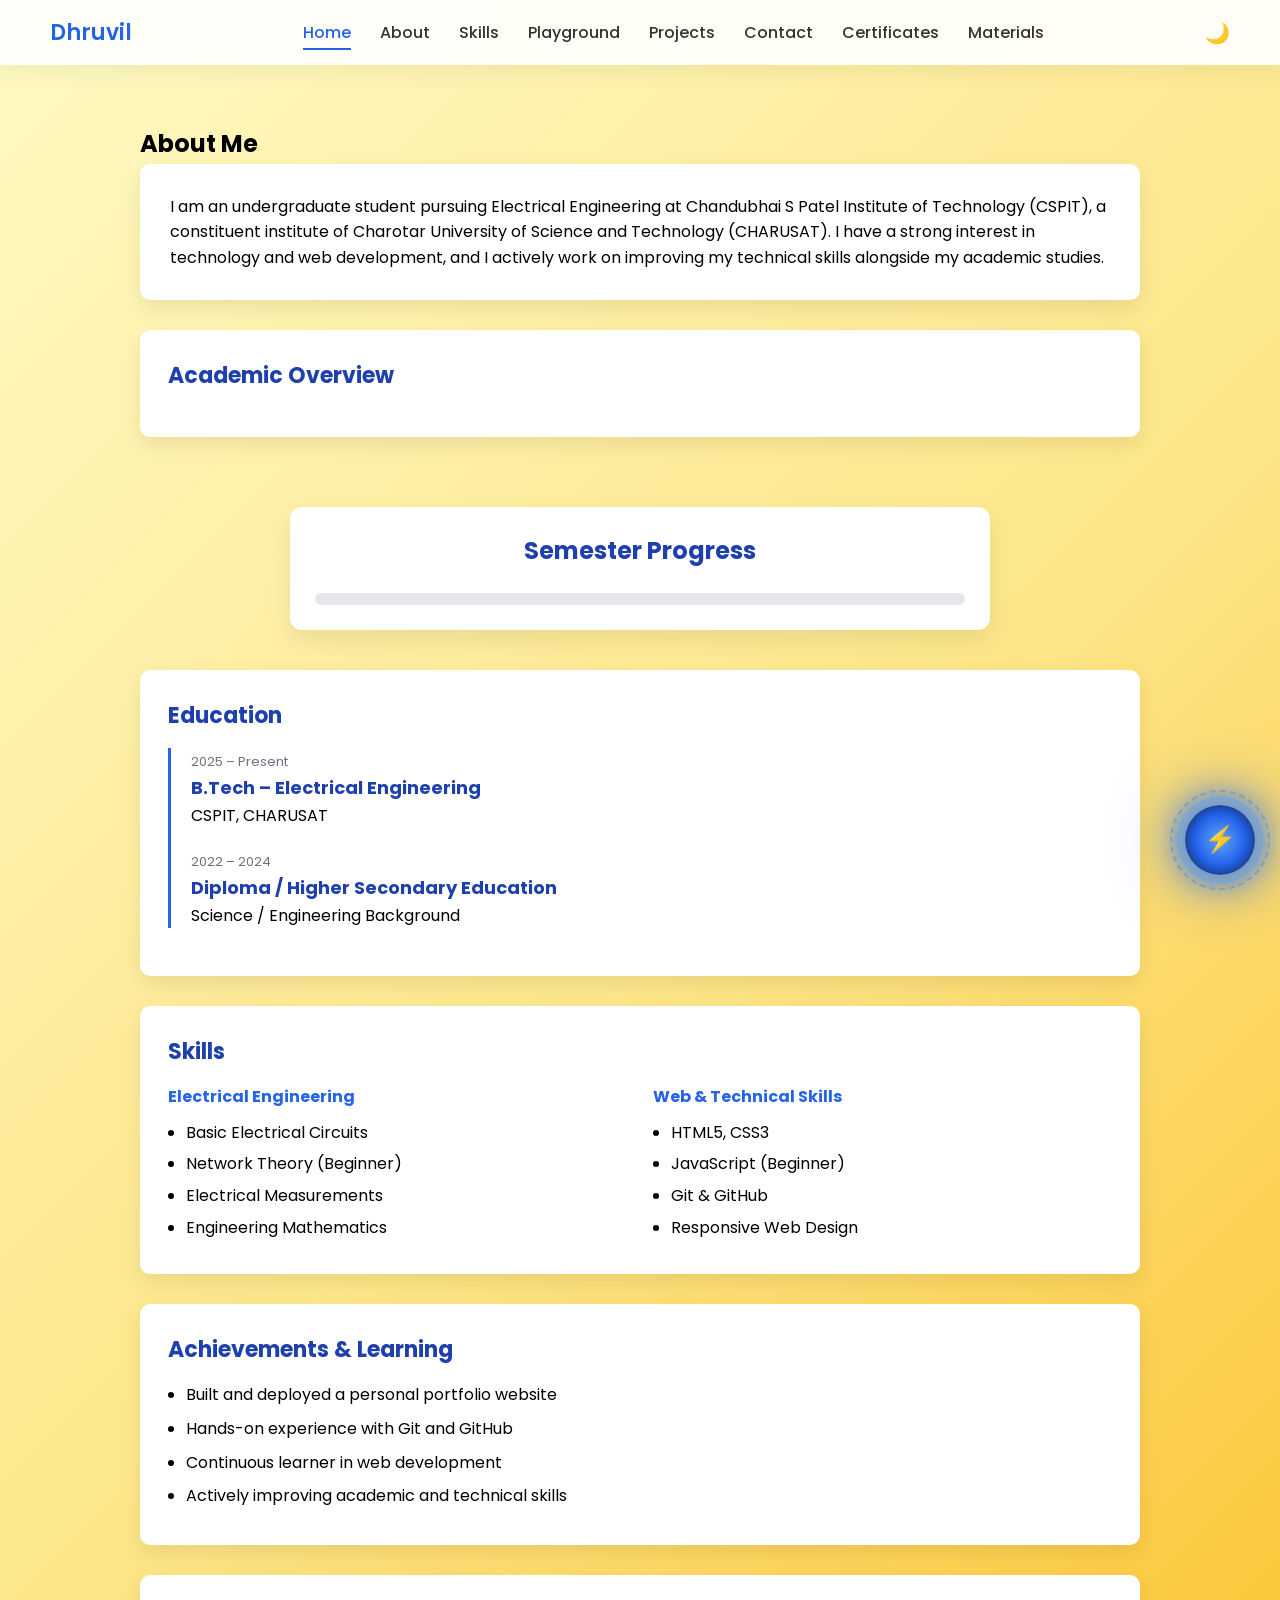
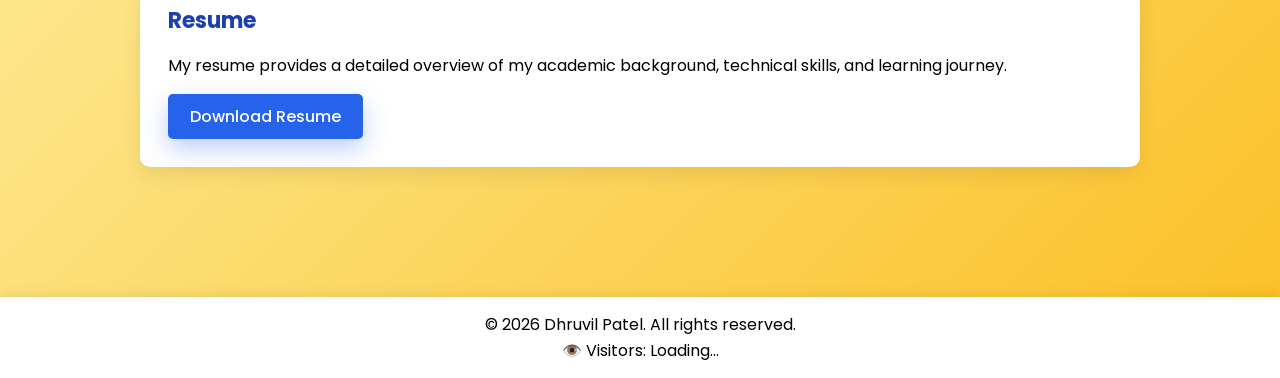
==== commit d4388ad4: "Auto update" ====
--- a/about.html
+++ b/about.html
@@ -7,7 +7,7 @@
 
   <link rel="stylesheet" href="css/style.css" />
 </head>
-<body>
+<body id="dynamic-theme">
 <!-- ===== NAVBAR ===== -->
 <header class="navbar">
   <h2 class="logo">Dhruvil</h2>
--- a/css/style.css
+++ b/css/style.css
@@ -1843,4 +1843,230 @@
 
 .clear-chat-btn:hover{
   transform: scale(1.1);
+}
+.stats-card{
+  max-width: 500px;
+  margin: 50px auto;
+  padding: 30px;
+
+  text-align: center;
+
+  background: rgba(255,255,255,0.08);
+  backdrop-filter: blur(15px);
+
+  border: 1px solid rgba(37,99,235,.2);
+  border-radius: 20px;
+
+  box-shadow:
+    0 10px 30px rgba(0,0,0,.12),
+    0 0 25px rgba(37,99,235,.15);
+
+  transition: all .3s ease;
+}
+
+.stats-card:hover{
+  transform: translateY(-8px);
+  box-shadow:
+    0 20px 40px rgba(0,0,0,.18),
+    0 0 35px rgba(37,99,235,.25);
+}
+
+.stats-card h2{
+  color: #2563eb;
+  font-size: 28px;
+  margin-bottom: 15px;
+}
+
+.stats-card p{
+  font-size: 18px;
+  font-weight: 500;
+  margin-bottom: 15px;
+}
+
+.stats-card img{
+  max-width: 100%;
+  height: auto;
+
+  border-radius: 10px;
+
+  transition: transform .3s ease;
+}
+
+.stats-card img:hover{
+  transform: scale(1.05);
+}
+
+/* Dark Mode */
+body.dark .stats-card{
+  background: rgba(2,6,23,.9);
+  border: 1px solid rgba(96,165,250,.2);
+}
+
+body.dark .stats-card h2{
+  color: #60a5fa;
+}
+
+body.dark .stats-card p{
+  color: #e5e7eb;
+}
+
+/* Mobile */
+@media (max-width:768px){
+
+  .stats-card{
+    width: 92%;
+    padding: 20px;
+  }
+
+  .stats-card h2{
+    font-size: 22px;
+  }
+
+  .stats-card p{
+    font-size: 16px;
+  }
+
+}
+/* =========================
+   PORTFOLIO STATS CARD
+   ========================= */
+
+.stats-card{
+  width: min(90%, 500px);
+  margin: 40px auto;
+  padding: 25px;
+
+  text-align: center;
+
+  background: #ffffff;
+  border-radius: 20px;
+
+  border: 1px solid rgba(37,99,235,.2); /* ADD HERE */
+
+  box-shadow: 0 10px 30px rgba(0,0,0,.08);
+}
+
+.stats-card:hover{
+  transform: translateY(-5px);
+}
+
+.stats-card h2{
+  color: #2563eb;
+  margin-bottom: 15px;
+  font-size: 28px;
+}
+
+.stats-card p{
+  font-size: 18px;
+  font-weight: 500;
+  margin-bottom: 15px;
+}
+
+.stats-card img{
+  display: block;
+  margin: auto;
+
+  max-width: 100%;
+  height: auto;
+}
+
+/* Dark Mode */
+
+body.dark .stats-card{
+  background: #020617;
+
+  border: 1px solid rgba(96,165,250,.2); /* ADD HERE */
+}
+body.dark .stats-card p{
+  color: white;
+}
+
+body.dark .stats-card h2{
+  color: #60a5fa;
+}
+
+/* =========================
+   MOBILE
+   ========================= */
+
+@media (max-width:768px){
+
+  .stats-card{
+    width: 92%;
+    padding: 20px;
+    border-radius: 15px;
+  }
+
+  .stats-card h2{
+    font-size: 22px;
+  }
+
+  .stats-card p{
+    font-size: 16px;
+  }
+
+  .stats-card img{
+    width: 100%;
+    max-width: 260px;
+  }
+
+}
+/* =========================
+   DYNAMIC TIME THEMES
+   ========================= */
+
+/* MORNING */
+
+body.morning{
+  background:
+  linear-gradient(
+    135deg,
+    #fef9c3,
+    #fde68a,
+    #fbbf24
+  );
+
+  transition: 1s;
+}
+
+/* DAY */
+
+body.day{
+  background:
+  linear-gradient(
+    135deg,
+    #dbeafe,
+    #93c5fd,
+    #3b82f6
+  );
+
+  transition: 1s;
+}
+
+/* SUNSET */
+
+body.sunset{
+  background:
+  linear-gradient(
+    135deg,
+    #fb923c,
+    #f97316,
+    #dc2626
+  );
+
+  transition: 1s;
+}
+
+/* NIGHT */
+
+body.night{
+  background:
+  linear-gradient(
+    135deg,
+    #020617,
+    #0f172a,
+    #1e293b
+  );
+
+  transition: 1s;
 }
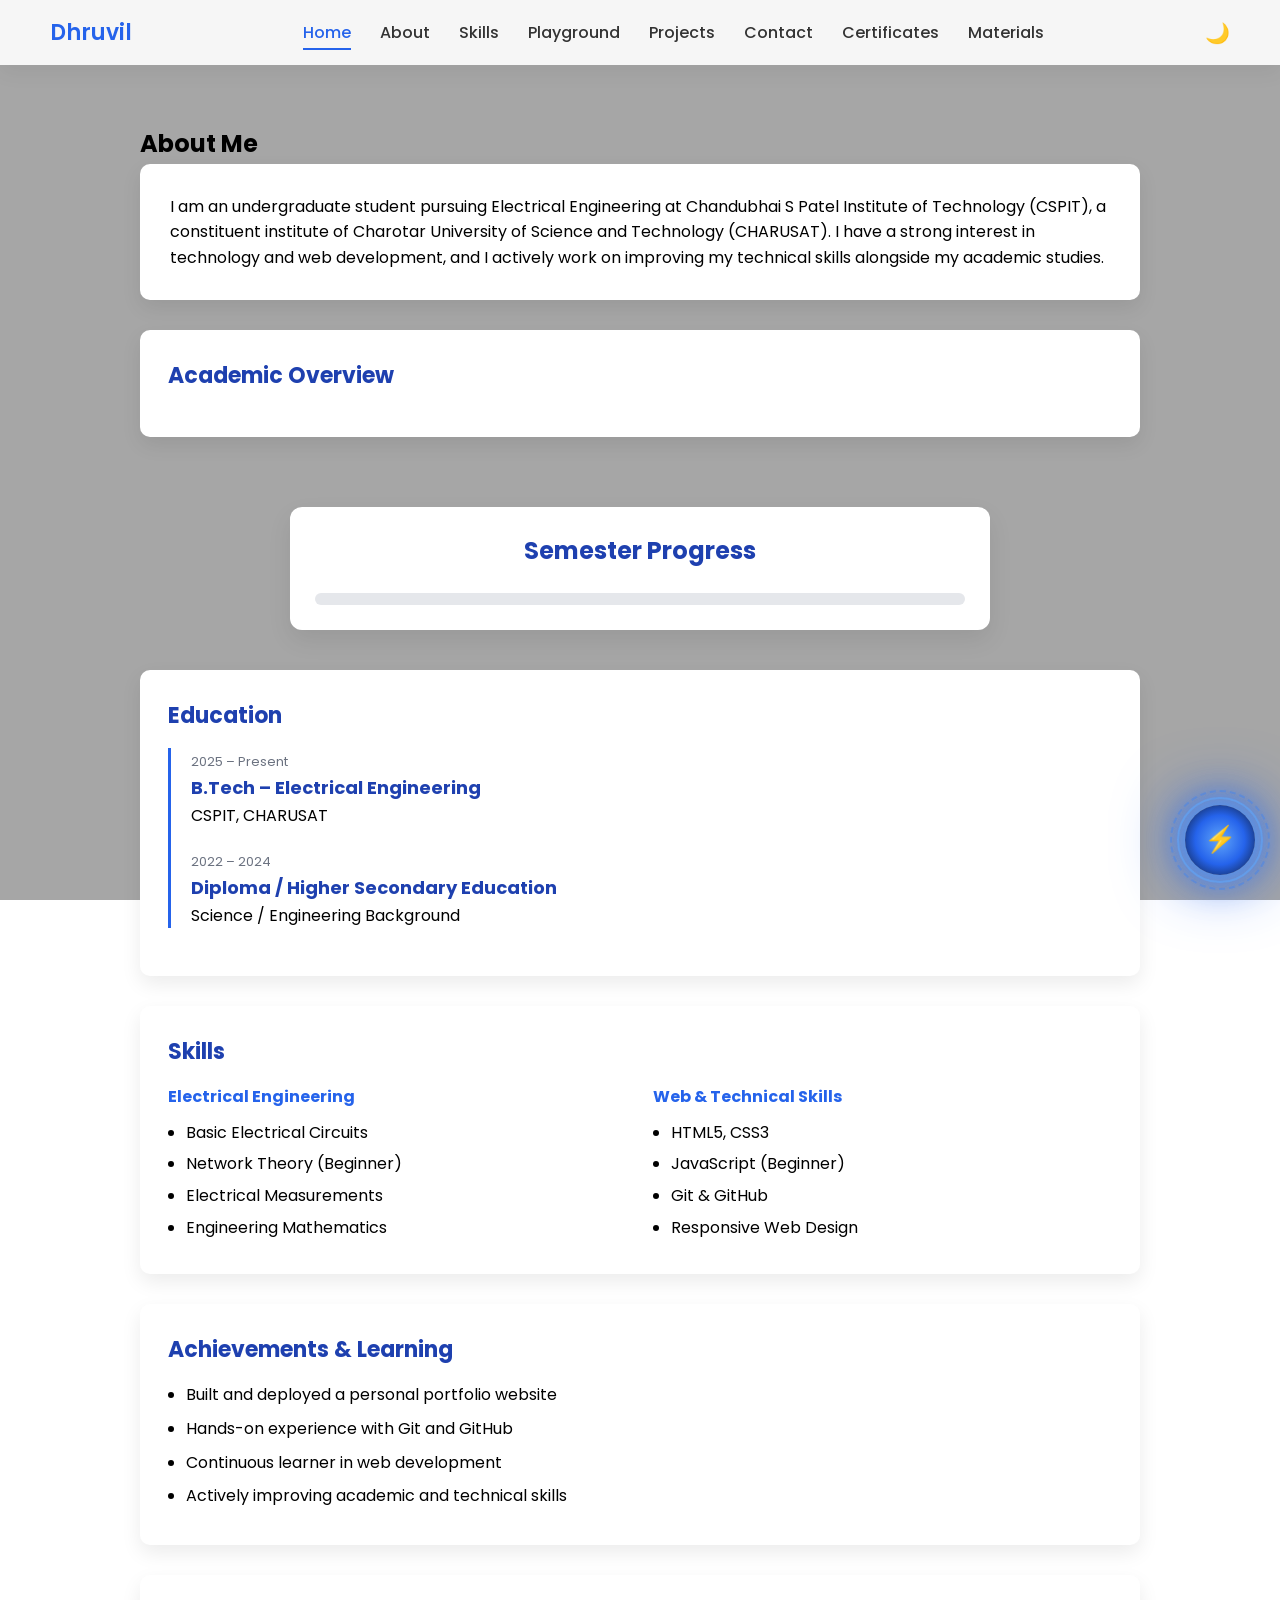
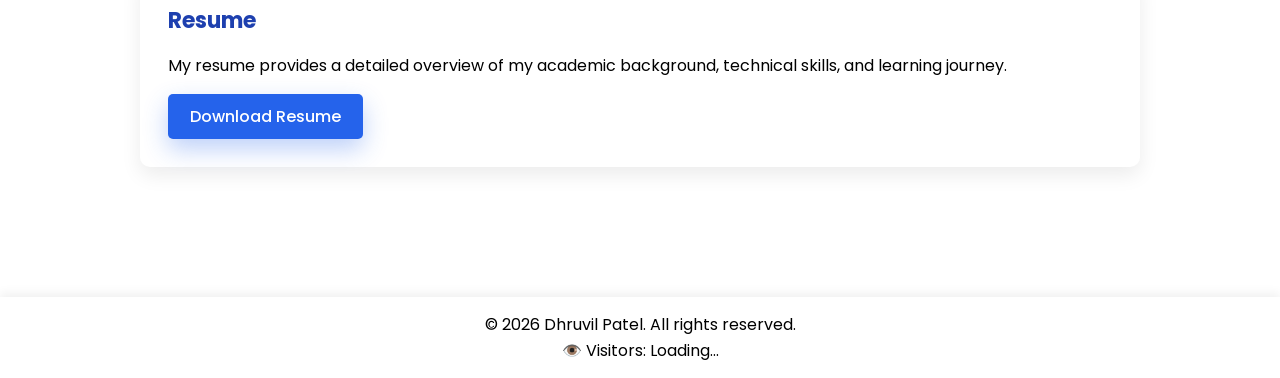
==== commit 9e80c419: "Auto update" ====
--- a/about.html
+++ b/about.html
@@ -8,6 +8,13 @@
   <link rel="stylesheet" href="css/style.css" />
 </head>
 <body id="dynamic-theme">
+  <video
+  id="weather-video"
+  autoplay
+  muted
+  loop
+  playsinline>
+</video>
 <!-- ===== NAVBAR ===== -->
 <header class="navbar">
   <h2 class="logo">Dhruvil</h2>
--- a/css/style.css
+++ b/css/style.css
@@ -2011,62 +2011,129 @@
   }
 
 }
+
 /* =========================
-   DYNAMIC TIME THEMES
+   WEATHER VIDEO BACKGROUND
    ========================= */
 
-/* MORNING */
-
-body.morning{
+#weather-video{
+
+  position: fixed;
+
+  top: 0;
+  left: 0;
+
+  width: 100%;
+  height: 100%;
+
+  object-fit: cover;
+
+  z-index: -999;
+
+  opacity: .45;
+
+}
+
+/* Dark Overlay */
+
+body::before{
+
+  content: "";
+
+  position: fixed;
+
+  inset: 0;
+
   background:
-  linear-gradient(
-    135deg,
-    #fef9c3,
-    #fde68a,
-    #fbbf24
-  );
-
-  transition: 1s;
-}
-
-/* DAY */
-
-body.day{
-  background:
-  linear-gradient(
-    135deg,
-    #dbeafe,
-    #93c5fd,
-    #3b82f6
-  );
-
-  transition: 1s;
-}
-
-/* SUNSET */
-
-body.sunset{
-  background:
-  linear-gradient(
-    135deg,
-    #fb923c,
-    #f97316,
-    #dc2626
-  );
-
-  transition: 1s;
-}
-
-/* NIGHT */
-
-body.night{
-  background:
-  linear-gradient(
-    135deg,
-    #020617,
-    #0f172a,
-    #1e293b
-  );
-
-  transition: 1s;
+  rgba(0,0,0,.45);
+
+  z-index: -998;
+
+}
+/* =========================
+   WEATHER VIDEO BACKGROUND
+   ========================= */
+
+#weather-video{
+  position: fixed;
+  top: 0;
+  left: 0;
+
+  width: 100vw;
+  height: 100vh;
+
+  object-fit: cover;
+
+  z-index: -999;
+
+  opacity: 0.45;
+
+  pointer-events: none;
+}
+
+/* Overlay */
+
+body::before{
+  content: "";
+
+  position: fixed;
+  inset: 0;
+
+  background: rgba(0,0,0,.35);
+
+  z-index: -998;
+
+  pointer-events: none;
+}
+
+/* =========================
+   TABLET
+   ========================= */
+
+@media (max-width: 1024px){
+
+  #weather-video{
+    opacity: 0.35;
+  }
+
+}
+
+/* =========================
+   MOBILE
+   ========================= */
+
+@media (max-width: 768px){
+
+  #weather-video{
+
+    width: 100vw;
+    height: 100vh;
+
+    object-fit: cover;
+
+    opacity: 0.25;
+  }
+
+  body::before{
+
+    background:
+    rgba(0,0,0,.50);
+
+  }
+
+}
+
+/* =========================
+   SMALL MOBILE
+   ========================= */
+
+@media (max-width: 480px){
+
+  #weather-video{
+
+    opacity: 0.20;
+
+    filter: blur(1px);
+  }
+
 }
